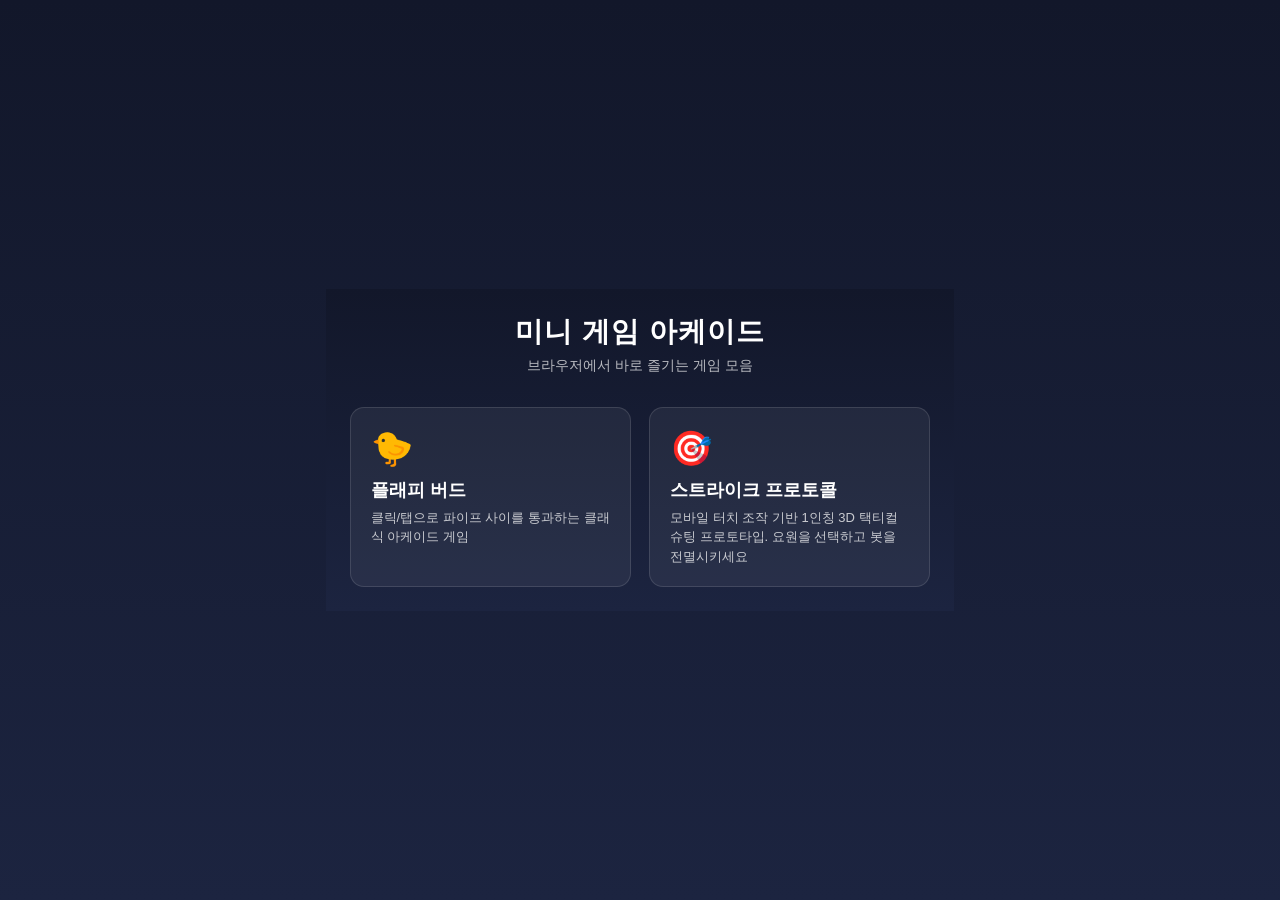
==== index.html @ f6eb41b4 "Add Flappy Bird and Tactical Strike Protocol mobile 3D shooter - flappy-bird.html: classic canvas-ba" ====
<!DOCTYPE html>
<html lang="ko">
<head>
<meta charset="UTF-8">
<meta name="viewport" content="width=device-width, initial-scale=1.0">
<title>미니 게임 아케이드</title>
<style>
  * { margin: 0; padding: 0; box-sizing: border-box; }
  html, body {
    min-height: 100%;
    background: linear-gradient(180deg, #12172a, #1c2440);
    font-family: 'Segoe UI', 'Malgun Gothic', sans-serif;
    color: #fff;
    display: flex;
    align-items: center;
    justify-content: center;
    padding: 24px;
  }
  .wrap { width: 100%; max-width: 640px; text-align: center; }
  h1 { font-size: 28px; margin-bottom: 6px; letter-spacing: 1px; }
  p.sub { opacity: 0.7; margin-bottom: 32px; font-size: 14px; }
  .cards { display: grid; grid-template-columns: repeat(auto-fit, minmax(240px, 1fr)); gap: 18px; }
  a.card {
    display: block; text-decoration: none; color: #fff; text-align: left;
    background: rgba(255,255,255,0.06); border: 1px solid rgba(255,255,255,0.12);
    border-radius: 14px; padding: 20px; transition: transform 0.15s, background 0.15s;
  }
  a.card:hover { transform: translateY(-2px); background: rgba(255,255,255,0.1); }
  .card .emoji { font-size: 34px; margin-bottom: 10px; }
  .card h2 { font-size: 18px; margin-bottom: 6px; }
  .card p { font-size: 13px; opacity: 0.75; line-height: 1.5; }
</style>
</head>
<body>
  <div class="wrap">
    <h1>미니 게임 아케이드</h1>
    <p class="sub">브라우저에서 바로 즐기는 게임 모음</p>
    <div class="cards">
      <a class="card" href="flappy-bird.html">
        <div class="emoji">🐤</div>
        <h2>플래피 버드</h2>
        <p>클릭/탭으로 파이프 사이를 통과하는 클래식 아케이드 게임</p>
      </a>
      <a class="card" href="tactical-strike.html">
        <div class="emoji">🎯</div>
        <h2>스트라이크 프로토콜</h2>
        <p>모바일 터치 조작 기반 1인칭 3D 택티컬 슈팅 프로토타입. 요원을 선택하고 봇을 전멸시키세요</p>
      </a>
    </div>
  </div>
</body>
</html>
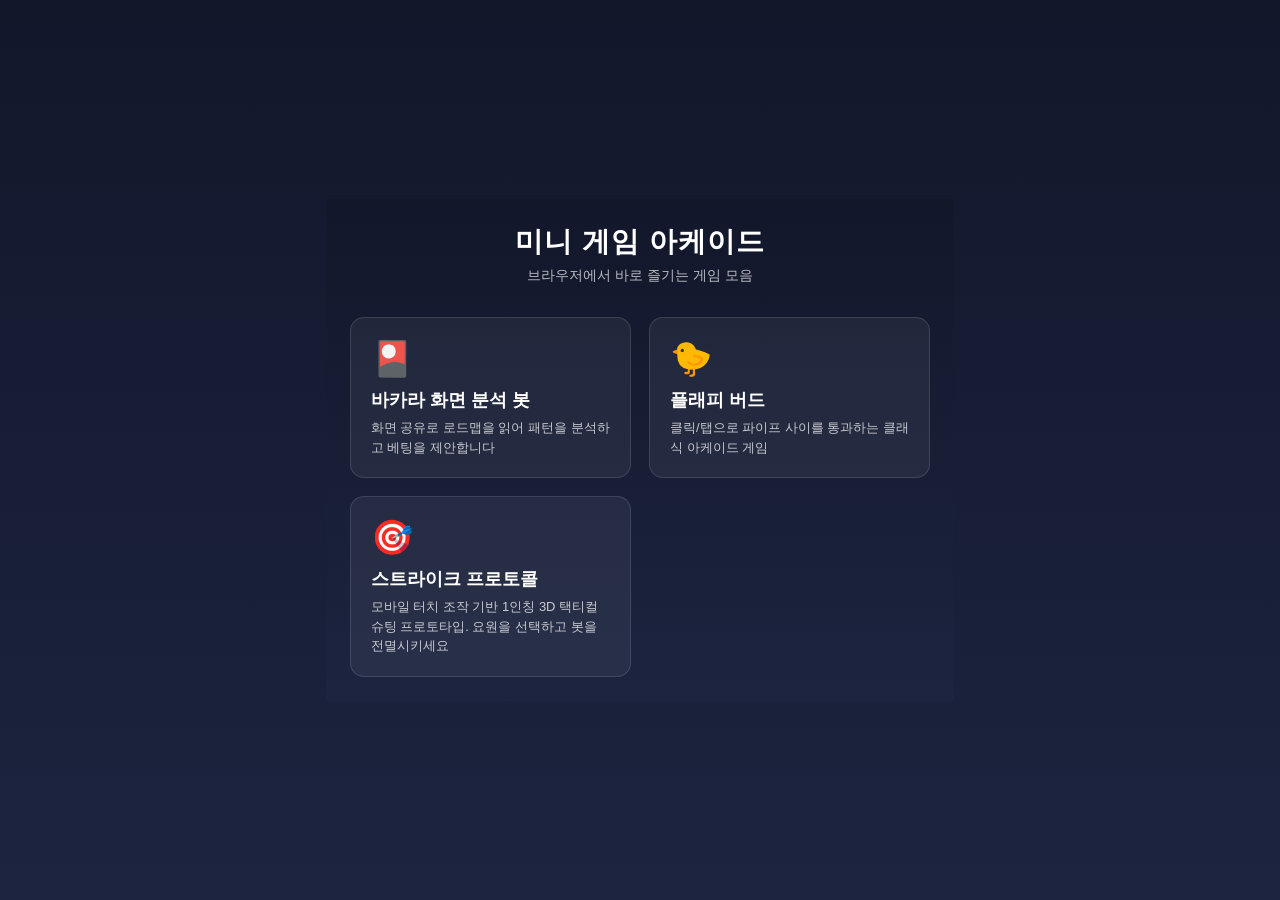
==== commit c5580a6d: "Add baccarat screen-capture pattern analysis and bet suggestion tool - getDisplayMedia screen share " ====
--- a/index.html
+++ b/index.html
@@ -36,6 +36,11 @@
     <h1>미니 게임 아케이드</h1>
     <p class="sub">브라우저에서 바로 즐기는 게임 모음</p>
     <div class="cards">
+      <a class="card" href="baccarat-bot.html">
+        <div class="emoji">🎴</div>
+        <h2>바카라 화면 분석 봇</h2>
+        <p>화면 공유로 로드맵을 읽어 패턴을 분석하고 베팅을 제안합니다</p>
+      </a>
       <a class="card" href="flappy-bird.html">
         <div class="emoji">🐤</div>
         <h2>플래피 버드</h2>
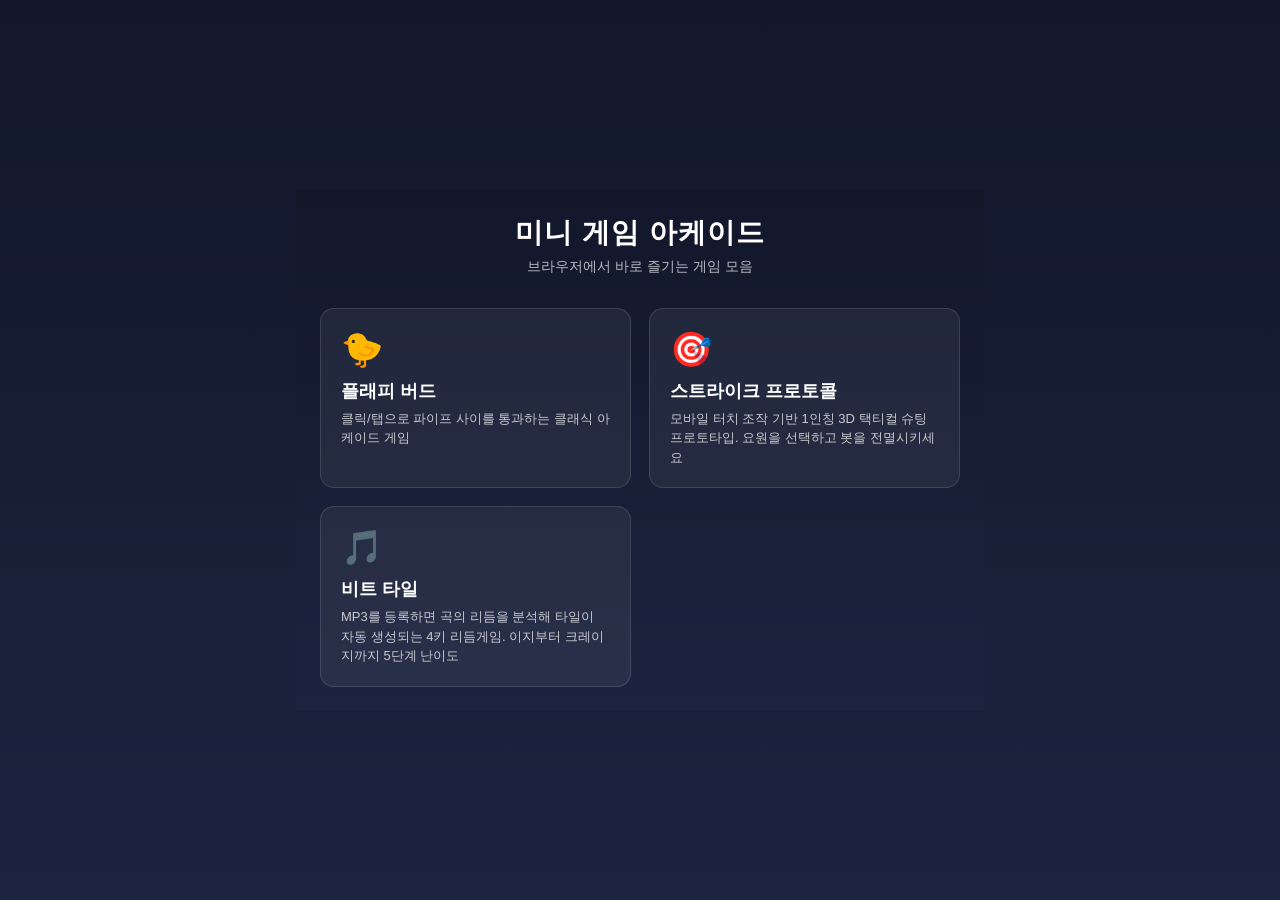
==== commit bcf2059e: "Add Beat Tiles rhythm game with MP3-based chart generation Users register their own MP3s (also WAV/O" ====
--- a/index.html
+++ b/index.html
@@ -36,11 +36,6 @@
     <h1>미니 게임 아케이드</h1>
     <p class="sub">브라우저에서 바로 즐기는 게임 모음</p>
     <div class="cards">
-      <a class="card" href="baccarat-bot.html">
-        <div class="emoji">🎴</div>
-        <h2>바카라 화면 분석 봇</h2>
-        <p>화면 공유로 로드맵을 읽어 패턴을 분석하고 베팅을 제안합니다</p>
-      </a>
       <a class="card" href="flappy-bird.html">
         <div class="emoji">🐤</div>
         <h2>플래피 버드</h2>
@@ -51,6 +46,11 @@
         <h2>스트라이크 프로토콜</h2>
         <p>모바일 터치 조작 기반 1인칭 3D 택티컬 슈팅 프로토타입. 요원을 선택하고 봇을 전멸시키세요</p>
       </a>
+      <a class="card" href="rhythm-game.html">
+        <div class="emoji">🎵</div>
+        <h2>비트 타일</h2>
+        <p>MP3를 등록하면 곡의 리듬을 분석해 타일이 자동 생성되는 4키 리듬게임. 이지부터 크레이지까지 5단계 난이도</p>
+      </a>
     </div>
   </div>
 </body>
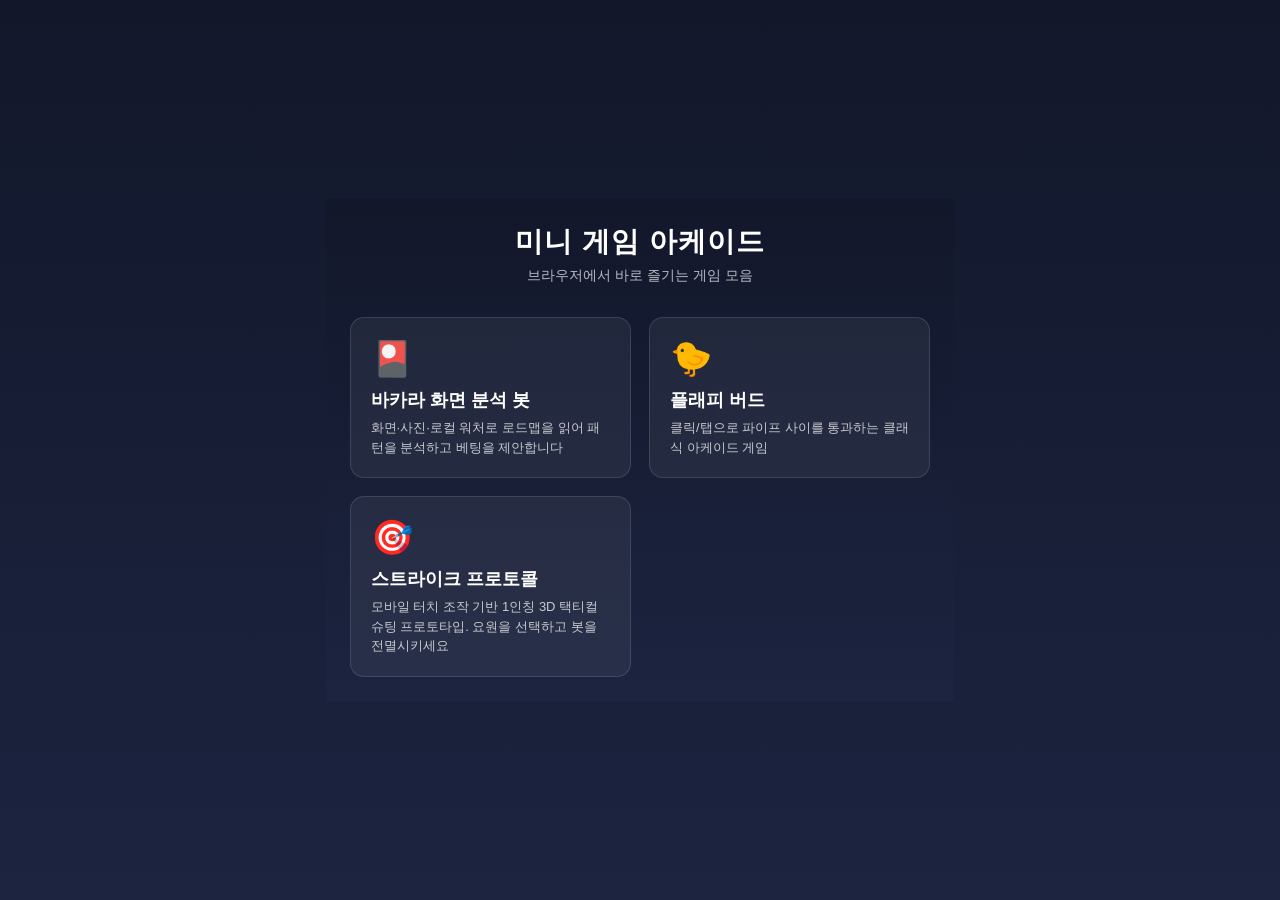
==== commit d1b0b98b: "Add a read-only desktop watcher that feeds the bot baccarat_watcher.py captures a screen region, rea" ====
--- a/index.html
+++ b/index.html
@@ -36,6 +36,11 @@
     <h1>미니 게임 아케이드</h1>
     <p class="sub">브라우저에서 바로 즐기는 게임 모음</p>
     <div class="cards">
+      <a class="card" href="baccarat-bot.html">
+        <div class="emoji">🎴</div>
+        <h2>바카라 화면 분석 봇</h2>
+        <p>화면·사진·로컬 워처로 로드맵을 읽어 패턴을 분석하고 베팅을 제안합니다</p>
+      </a>
       <a class="card" href="flappy-bird.html">
         <div class="emoji">🐤</div>
         <h2>플래피 버드</h2>
@@ -46,11 +51,6 @@
         <h2>스트라이크 프로토콜</h2>
         <p>모바일 터치 조작 기반 1인칭 3D 택티컬 슈팅 프로토타입. 요원을 선택하고 봇을 전멸시키세요</p>
       </a>
-      <a class="card" href="rhythm-game.html">
-        <div class="emoji">🎵</div>
-        <h2>비트 타일</h2>
-        <p>MP3를 등록하면 곡의 리듬을 분석해 타일이 자동 생성되는 4키 리듬게임. 이지부터 크레이지까지 5단계 난이도</p>
-      </a>
     </div>
   </div>
 </body>
